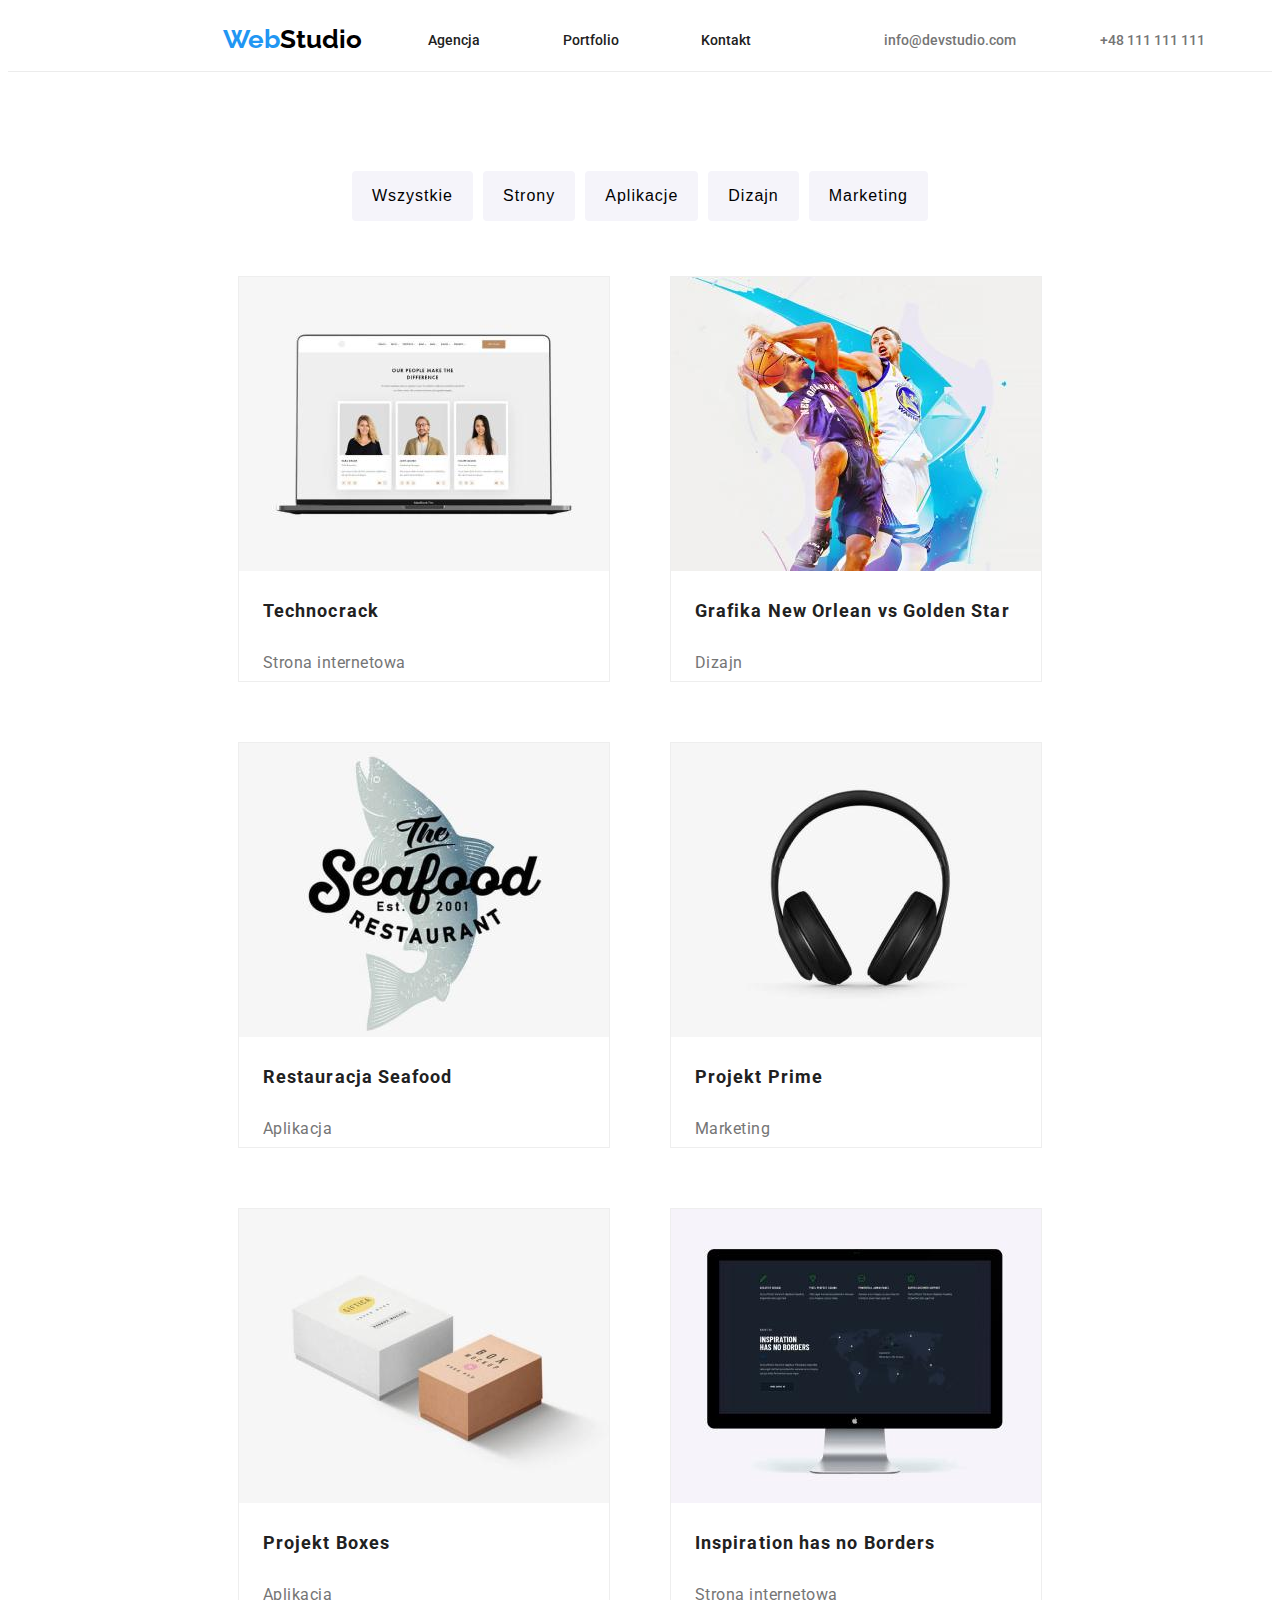
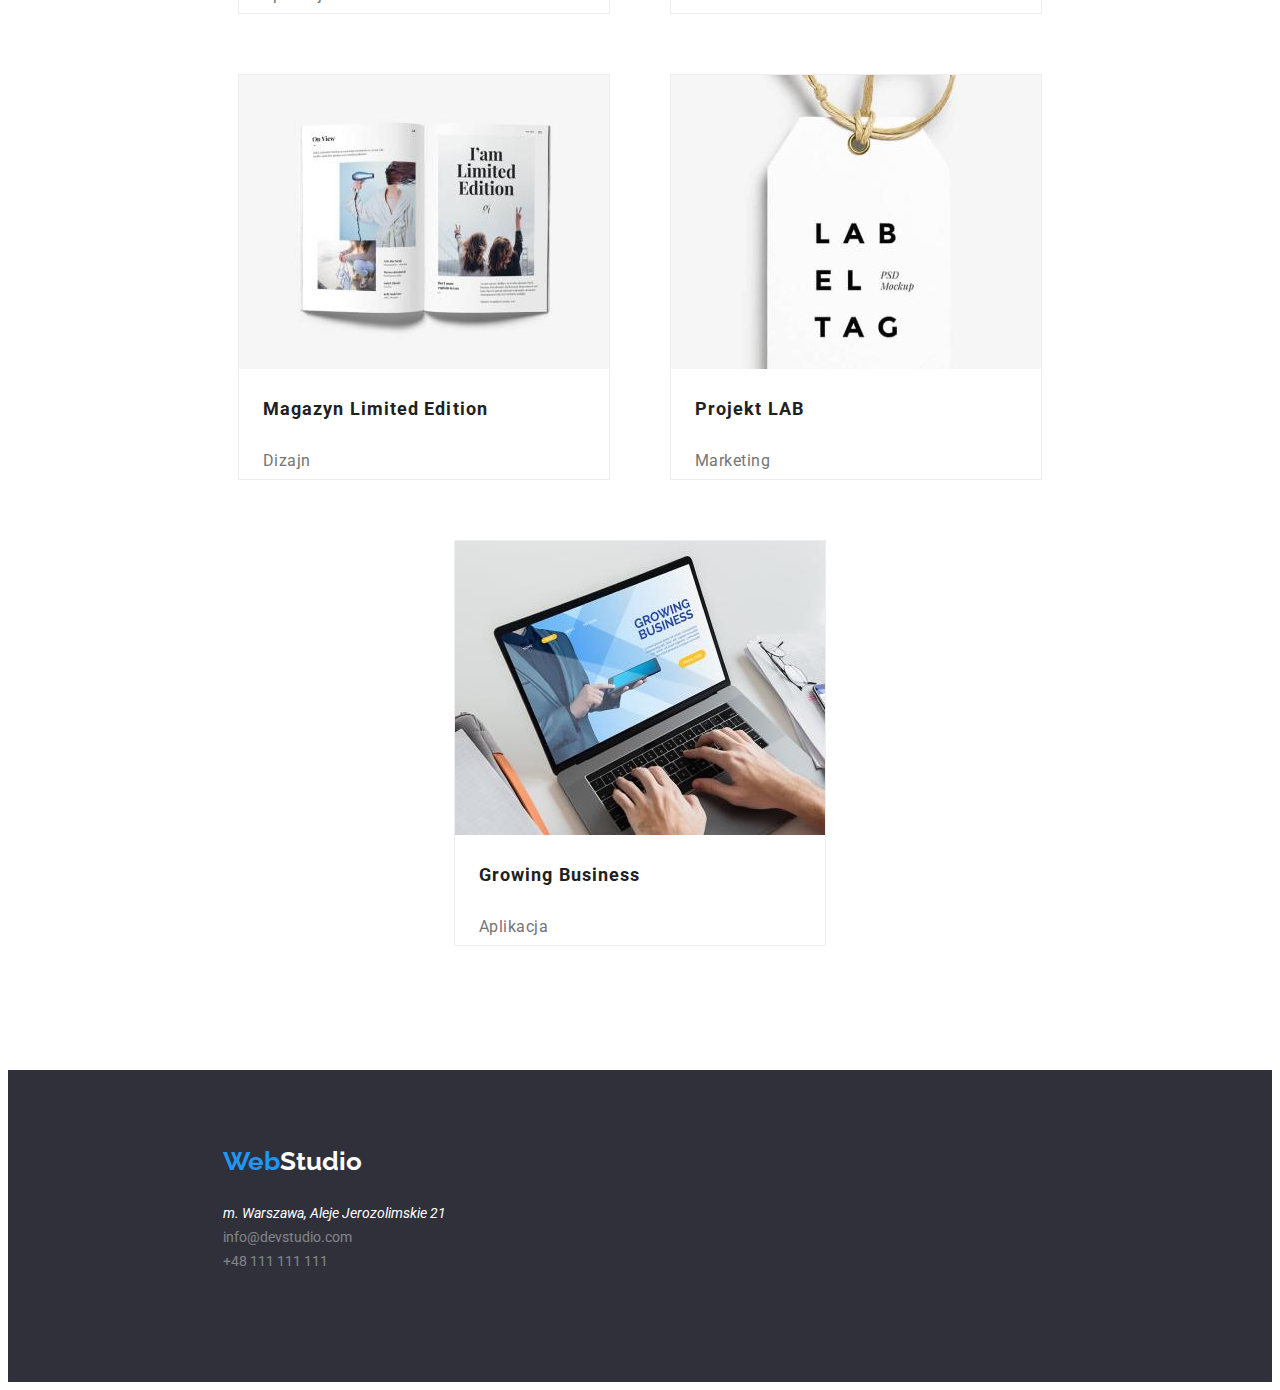
==== portfolio.html @ fa086cd0 "Add files via upload" ====
<!DOCTYPE html>
<html lang="en">
  <head>
    <meta charset="UTF-8" />
    <meta http-equiv="X-UA-Compatible" content="IE=edge" />
    <meta name="viewport" content="width=device-width, initial-scale=1.0" />
    <meta
      name="description"
      content="Projekt na potrzeby kursu Full Stack Developer - HTML+CSS Poland - Moduł 2 HTML"
    />
    <meta name="author" content="Paweł Dominiak" />
    <title>Portfolio - Zadanie domowe studentów #2</title>

    <link rel="preconnect" href="https://fonts.googleapis.com" />
    <link rel="preconnect" href="https://fonts.gstatic.com" crossorigin />
    <link
      href="https://fonts.googleapis.com/css2?family=Raleway:wght@700&family=Roboto:wght@400;500;700;900&display=swap"
      rel="stylesheet"
    />
    <link rel="stylesheet" href="./css/style.css" />
  </head>
  <body>
    <header id="sec-header" class="sec-header">
      <nav class="nav-ul-flex">
        <p class="logo">
          <a class="link-no-decoration" href="./index.html">
            <span class="logo-web">Web</span
            ><span class="logo-studio">Studio</span>
          </a>
        </p>
        <ul class="ul-link-no-type nav-ul-flex">
          <li class="li-inline">
            <a
              class="link-no-decoration nav-li-design"
              href="./maintenance.html"
              >Agencja</a
            >
          </li>
          <li class="li-inline">
            <a class="link-no-decoration nav-li-design" href="./portfolio.html"
              >Portfolio</a
            >
          </li>
          <li class="li-inline">
            <a
              class="link-no-decoration nav-li-design"
              href="./maintenance.html"
              >Kontakt</a
            >
          </li>
        </ul>
        <ul class="ul-link-no-type nav-ul-flex">
          <li class="li-inline">
            <a
              class="link-no-decoration li-design"
              href="mailto:info@devstudio.com"
              >info@devstudio.com</a
            >
          </li>
          <li class="li-inline">
            <a class="link-no-decoration li-design" href="tel:+48111111111"
              >+48 111 111 111</a
            >
          </li>
        </ul>
      </nav>
    </header>
    <main>
      <div class="btns">
        <button type="button" class="filter-btn">Wszystkie</button>
        <button type="button" class="filter-btn">Strony</button>
        <button type="button" class="filter-btn">Aplikacje</button>
        <button type="button" class="filter-btn">Dizajn</button>
        <button type="button" class="filter-btn">Marketing</button>
      </div>
      <div id="sec-portfolio" class="portfolio">
        <figure class="figure-column">
          <img
            class="img-projects"
            src="./images/project-1.jpg"
            alt="Technocrack"
          />
          <figcaption>
            <p class="figcap-headline">Technocrack</p>
            <p class="figcap-sub-header">Strona internetowa</p>
          </figcaption>
        </figure>
        <figure class="figure-column">
          <img
            class="img-projects"
            src="./images/project-2.jpg"
            alt="Grafika New Orlean vs Golden Star"
          />
          <figcaption>
            <p class="figcap-headline">Grafika New Orlean vs Golden Star</p>
            <p class="figcap-sub-header">Dizajn</p>
          </figcaption>
        </figure>
        <figure class="figure-column">
          <img
            class="img-projects"
            src="./images/project-3.jpg"
            alt="Restauracja Seafood"
          />
          <figcaption>
            <p class="figcap-headline">Restauracja Seafood</p>
            <p class="figcap-sub-header">Aplikacja</p>
          </figcaption>
        </figure>
        <figure class="figure-column">
          <img
            class="img-projects"
            src="./images/project-4.jpg"
            alt="Projekt Prime"
          />
          <figcaption>
            <p class="figcap-headline">Projekt Prime</p>
            <p class="figcap-sub-header">Marketing</p>
          </figcaption>
        </figure>
        <figure class="figure-column">
          <img
            class="img-projects"
            src="./images/project-5.jpg"
            alt="Projekt Boxes"
          />
          <figcaption>
            <p class="figcap-headline">Projekt Boxes</p>
            <p class="figcap-sub-header">Aplikacja</p>
          </figcaption>
        </figure>
        <figure class="figure-column">
          <img
            class="img-projects"
            src="./images/project-6.jpg"
            alt="Projekt Boxes"
          />
          <figcaption>
            <p class="figcap-headline">Inspiration has no Borders</p>
            <p class="figcap-sub-header">Strona internetowa</p>
          </figcaption>
        </figure>
        <figure class="figure-column">
          <img
            class="img-projects"
            src="./images/project-7.jpg"
            alt="Magazyn Limited Edition"
          />
          <figcaption>
            <p class="figcap-headline">Magazyn Limited Edition</p>
            <p class="figcap-sub-header">Dizajn</p>
          </figcaption>
        </figure>
        <figure class="figure-column">
          <img
            class="img-projects"
            src="./images/project-8.jpg"
            alt="Projekt Boxes"
          />
          <figcaption>
            <p class="figcap-headline">Projekt LAB</p>
            <p class="figcap-sub-header">Marketing</p>
          </figcaption>
        </figure>
        <figure class="figure-column">
          <img
            class="img-projects"
            src="./images/project-9.jpg"
            alt="Projekt Boxes"
          />
          <figcaption>
            <p class="figcap-headline">Growing Business</p>
            <p class="figcap-sub-header">Aplikacja</p>
          </figcaption>
        </figure>
      </div>
    </main>
    <footer class="footer">
      <p class="logo">
        <a class="link-no-decoration" href="./index.html">
          <span class="logo-web">Web</span
          ><span class="logo-studio-footer">Studio</span>
        </a>
      </p>
      <div id="footer-contact" class="footer-contact">
        <address class="footer-li-design">
          m. Warszawa, Aleje Jerozolimskie 21
        </address>
        <ul class="ul-link-no-type">
          <li>
            <a
              class="link-no-decoration footer-li-design-tr"
              href="mailto:info@devstudio.com"
              >info@devstudio.com</a
            >
          </li>
          <li>
            <a
              class="link-no-decoration footer-li-design-tr"
              href="tel:+48111111111"
              >+48 111 111 111</a
            >
          </li>
        </ul>
      </div>
    </footer>
  </body>
</html>
---- css/style.css ----
:root {
  --primary-font-color: #212121;
  --footer-background: #2f303a;
  --filter-btn-color: #f5f4fa;
  --blue-color: #2196f3;
  --grey-color: #757575;
}
body {
  font-family: "Roboto", sans-serif;
  color: #212121;
}
.sec-header {
  border-bottom: 1px solid #ececec;
}
.link-no-decoration {
  text-decoration: none;
}
.ul-link-no-type {
  list-style-type: none;
  margin: 0;
  padding: 0;
}
.li-inline {
  display: inline-block;
  padding: 1rem;
}
.li-design {
  color: var(--grey-color);
  font-weight: 500;
  font-size: 14px;
}
.li-design:focus {
  outline-color: transparent;
  color: var(--blue-color);
}
.li-design:hover {
  color: var(--blue-color);
}
.nav-li-design {
  color: var(--primary-font-color);
  font-weight: 500;
  font-size: 14px;
}
.nav-li-design:active {
  background-color: var(--blue-color);
}
.nav-li-design:focus {
  outline-color: transparent;
  color: var(--blue-color);
}
.nav-li-design:hover {
  color: var(--blue-color);
}
.nav-ul-flex {
  display: flex;
  width: 100%;
  align-items: center;
  justify-content: space-evenly;
}
.logo {
  width: 145px;
  height: 31px;
  margin-left: 215px;
}
.logo-web {
  flex: 1;
  font-family: "Raleway", sans-serif;
  font-weight: 700;
  font-size: 26px;
  color: var(--blue-color);
}
.logo-studio {
  flex: 1;
  font-family: "Raleway", sans-serif;
  font-weight: 700;
  font-size: 26px;
  color: #000000;
}
.img-projects {
  width: 370px;
  height: 294px;
}
.figcap-headline {
  width: 322px;
  height: 36px;
  left: 239px;
  margin-left: 24px;
  font-weight: 700;
  font-size: 18px;
  line-height: 200%;
  letter-spacing: 0.06em;
}
.figcap-sub-header {
  width: 322px;
  height: 30px;
  left: 239px;
  margin-left: 24px;
  font-weight: 400;
  font-size: 16px;
  line-height: 200%;
  letter-spacing: 0.03em;
  color: var(--grey-color);
}
.btns {
  display: flex;
  justify-content: center;
  align-items: center;
  flex-wrap: wrap;
  margin-top: 94px;
  margin-bottom: 20px;
}
.filter-btn {
  font-weight: 500;
  font-size: 16px;
  line-height: 26px;
  list-style: none;
  background-color: var(--filter-btn-color);
  border: none;
  border-radius: 4px;
  padding: 12px 20px;
  margin: 5px;
  letter-spacing: 1px;
  cursor: pointer;
}
.filter-btn:hover {
  background-color: var(--blue-color);
  transition: 0.7s;
}
.filter-btn:active {
  background-color: var(--blue-color);
}
.filter-btn:focus {
  outline-color: transparent;
  outline-style: solid;
  box-shadow: 0 0 0 1px var(--blue-color);
}
.figure-column {
  margin: 30px;
  float: left;
  width: 370px;
  height: 404px;
  border: 1px solid #eeeeee;
}
.portfolio {
  display: flex;
  justify-content: center;
  align-items: center;
  flex-wrap: wrap;
  padding-bottom: 94px;
}
.portfolio:after {
  content: "";
  display: table;
  clear: both;
}
.footer {
  width: 100%;
  height: 252px;
  background-color: var(--footer-background);
  padding-top: 60px;
}
/* .footer-flex {
  display: flex;
} */
.logo-studio-footer {
  flex: 1;
  font-family: "Raleway", sans-serif;
  font-weight: 700;
  font-size: 26px;
  color: #ffffff;
}
.footer-contact {
  margin-left: 215px;
  margin-top: 24px;
}
.footer-li-design {
  color: #ffffff;
  font-size: 14px;
  line-height: 24px;
}
.footer-li-design-tr {
  color: #ffffff;
  opacity: 0.4;
  font-size: 14px;
  line-height: 24px;
}
.footer-li-design-tr:active {
  background-color: var(--blue-color);
}
.footer-li-design-tr:focus {
  outline-color: transparent;
  color: var(--blue-color);
}
.footer-li-design-tr:hover {
  color: var(--blue-color);
}
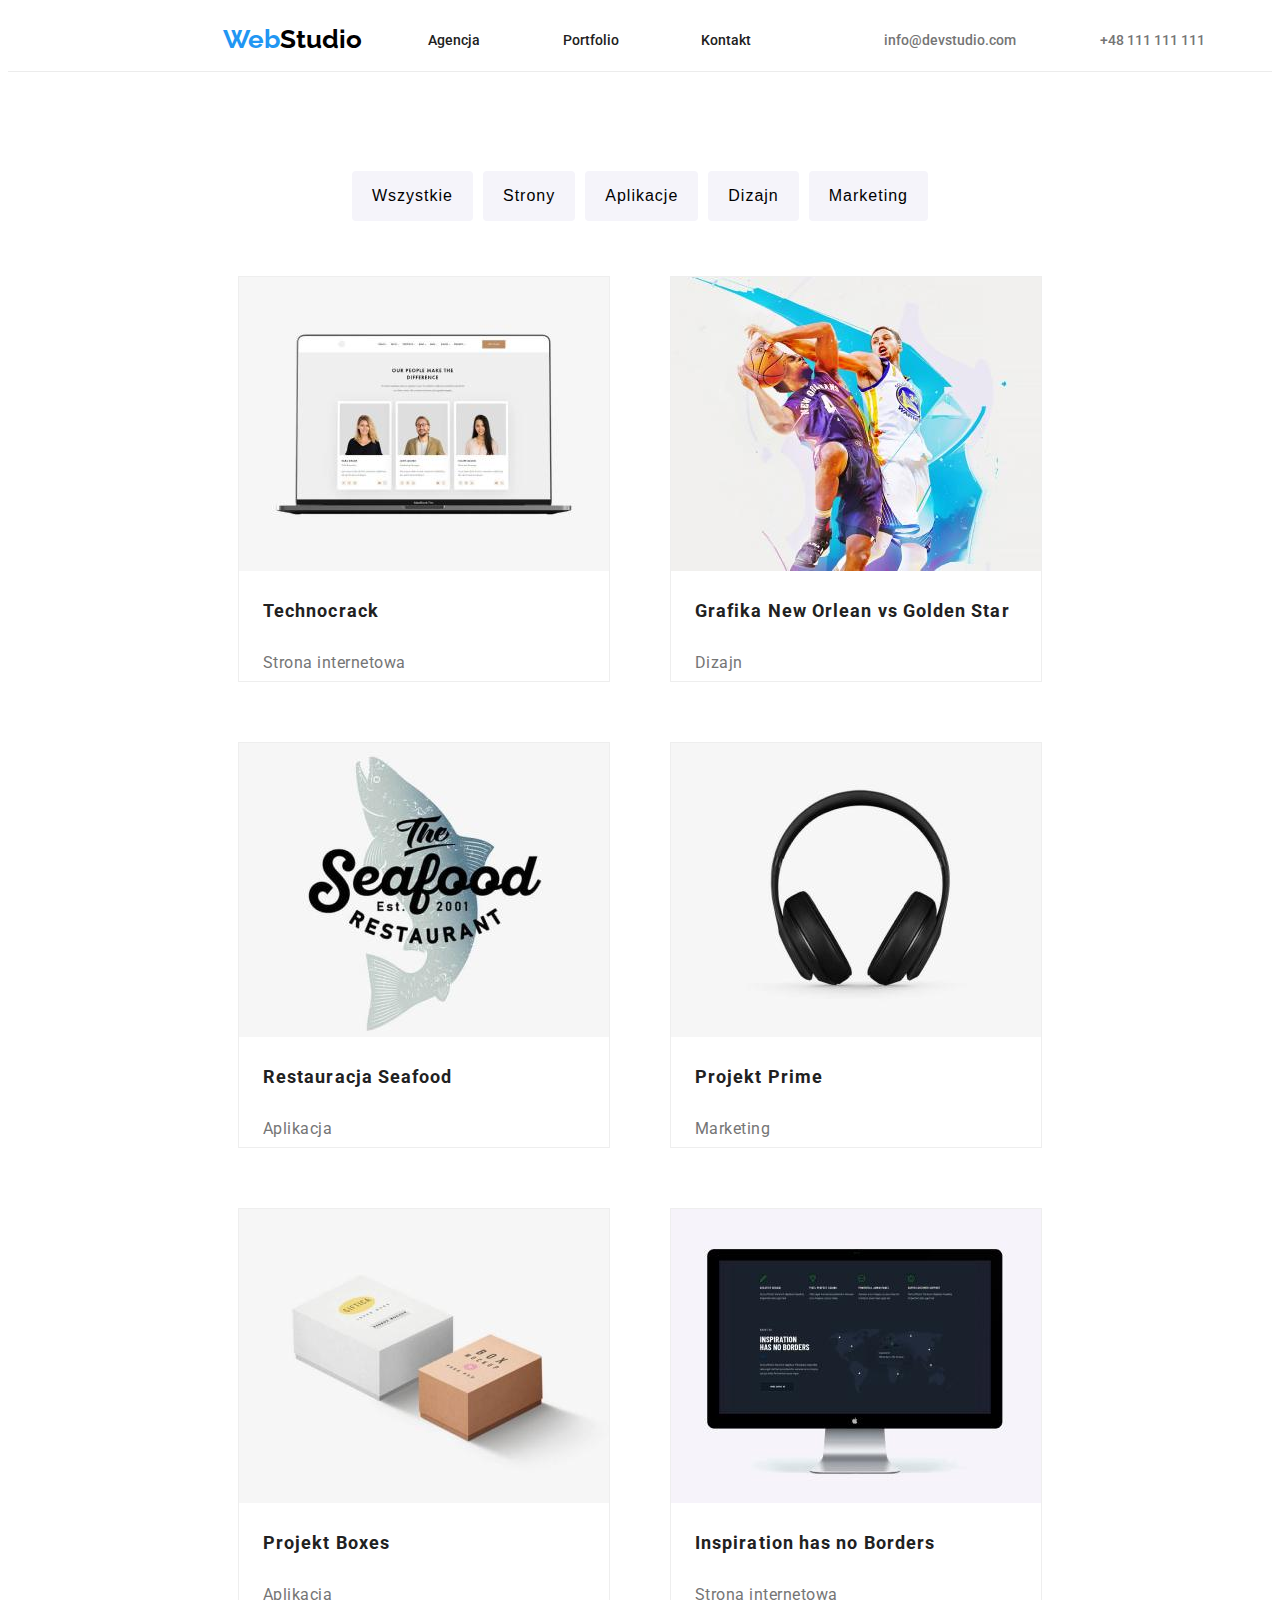
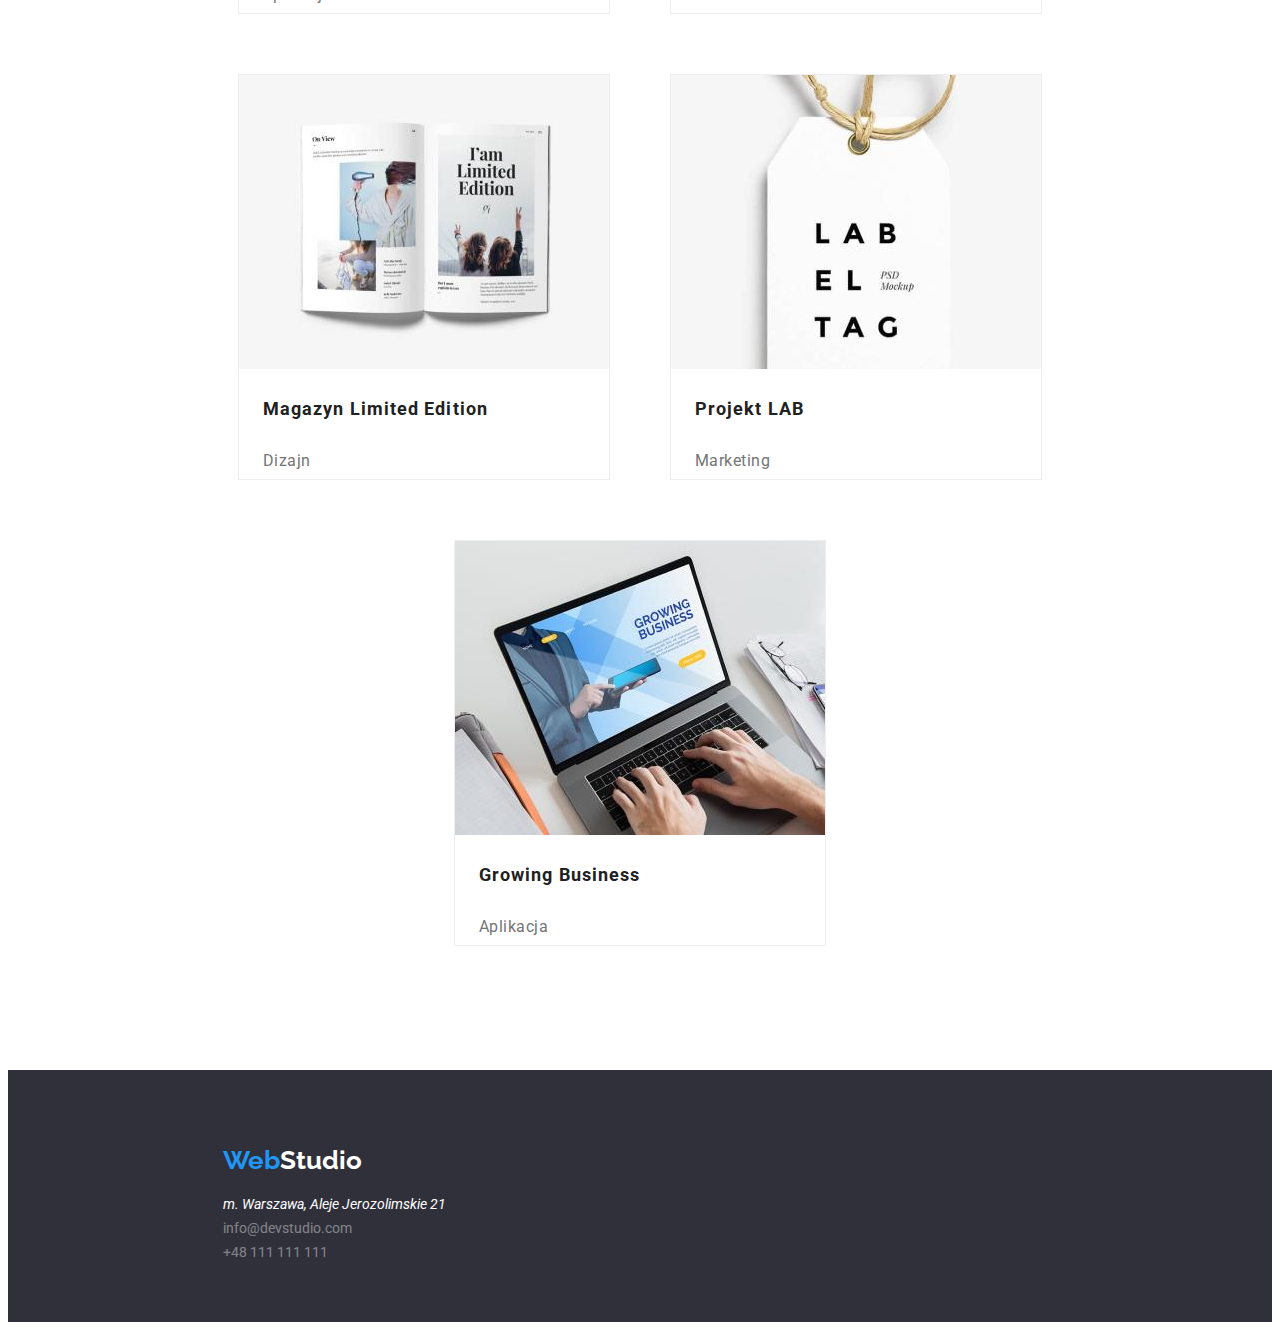
==== commit 04484641: "." ====
--- a/portfolio.html
+++ b/portfolio.html
@@ -11,6 +11,13 @@
     <meta name="author" content="Paweł Dominiak" />
     <title>Portfolio - Zadanie domowe studentów #2</title>
 
+    <link
+      rel="stylesheet"
+      href="https://cdnjs.cloudflare.com/ajax/libs/modern-normalize/1.1.0/modern-normalize.min.css"
+      integrity="sha512-wpPYUAdjBVSE4KJnH1VR1HeZfpl1ub8YT/NKx4PuQ5NmX2tKuGu6U/JRp5y+Y8XG2tV+wKQpNHVUX03MfMFn9Q=="
+      crossorigin="anonymous"
+      referrerpolicy="no-referrer"
+    />
     <link rel="preconnect" href="https://fonts.googleapis.com" />
     <link rel="preconnect" href="https://fonts.gstatic.com" crossorigin />
     <link
@@ -67,11 +74,15 @@
     </header>
     <main>
       <div class="btns">
-        <button type="button" class="filter-btn">Wszystkie</button>
+        <button type="button" class="filter-btn remove-margin-l">
+          Wszystkie
+        </button>
         <button type="button" class="filter-btn">Strony</button>
         <button type="button" class="filter-btn">Aplikacje</button>
         <button type="button" class="filter-btn">Dizajn</button>
-        <button type="button" class="filter-btn">Marketing</button>
+        <button type="button" class="filter-btn remove-margin-p">
+          Marketing
+        </button>
       </div>
       <div id="sec-portfolio" class="portfolio">
         <figure class="figure-column">
--- a/css/style.css
+++ b/css/style.css
@@ -1,6 +1,6 @@
 :root {
   --primary-font-color: #212121;
-  --footer-background: #2f303a;
+  --background-color: #2f303a;
   --filter-btn-color: #f5f4fa;
   --blue-color: #2196f3;
   --grey-color: #757575;
@@ -8,6 +8,12 @@
 body {
   font-family: "Roboto", sans-serif;
   color: #212121;
+}
+.remove-margin-l {
+  margin-left: 0;
+}
+.remove-margin-r {
+  margin-right: 0;
 }
 .sec-header {
   border-bottom: 1px solid #ececec;
@@ -75,6 +81,9 @@
   font-weight: 700;
   font-size: 26px;
   color: #000000;
+}
+.services-head {
+  background-color: var(--background-color);
 }
 .img-projects {
   width: 370px;
@@ -156,12 +165,15 @@
 .footer {
   width: 100%;
   height: 252px;
-  background-color: var(--footer-background);
-  padding-top: 60px;
-}
-/* .footer-flex {
-  display: flex;
-} */
+  background-color: var(--background-color);
+
+  display: flex;
+  flex-direction: column;
+  justify-content: center;
+  /* align-items: center; */
+  /* align-content: center; */
+  /* align-self: center; */
+}
 .logo-studio-footer {
   flex: 1;
   font-family: "Raleway", sans-serif;
@@ -171,7 +183,7 @@
 }
 .footer-contact {
   margin-left: 215px;
-  margin-top: 24px;
+  /* margin-top: 24px; */
 }
 .footer-li-design {
   color: #ffffff;
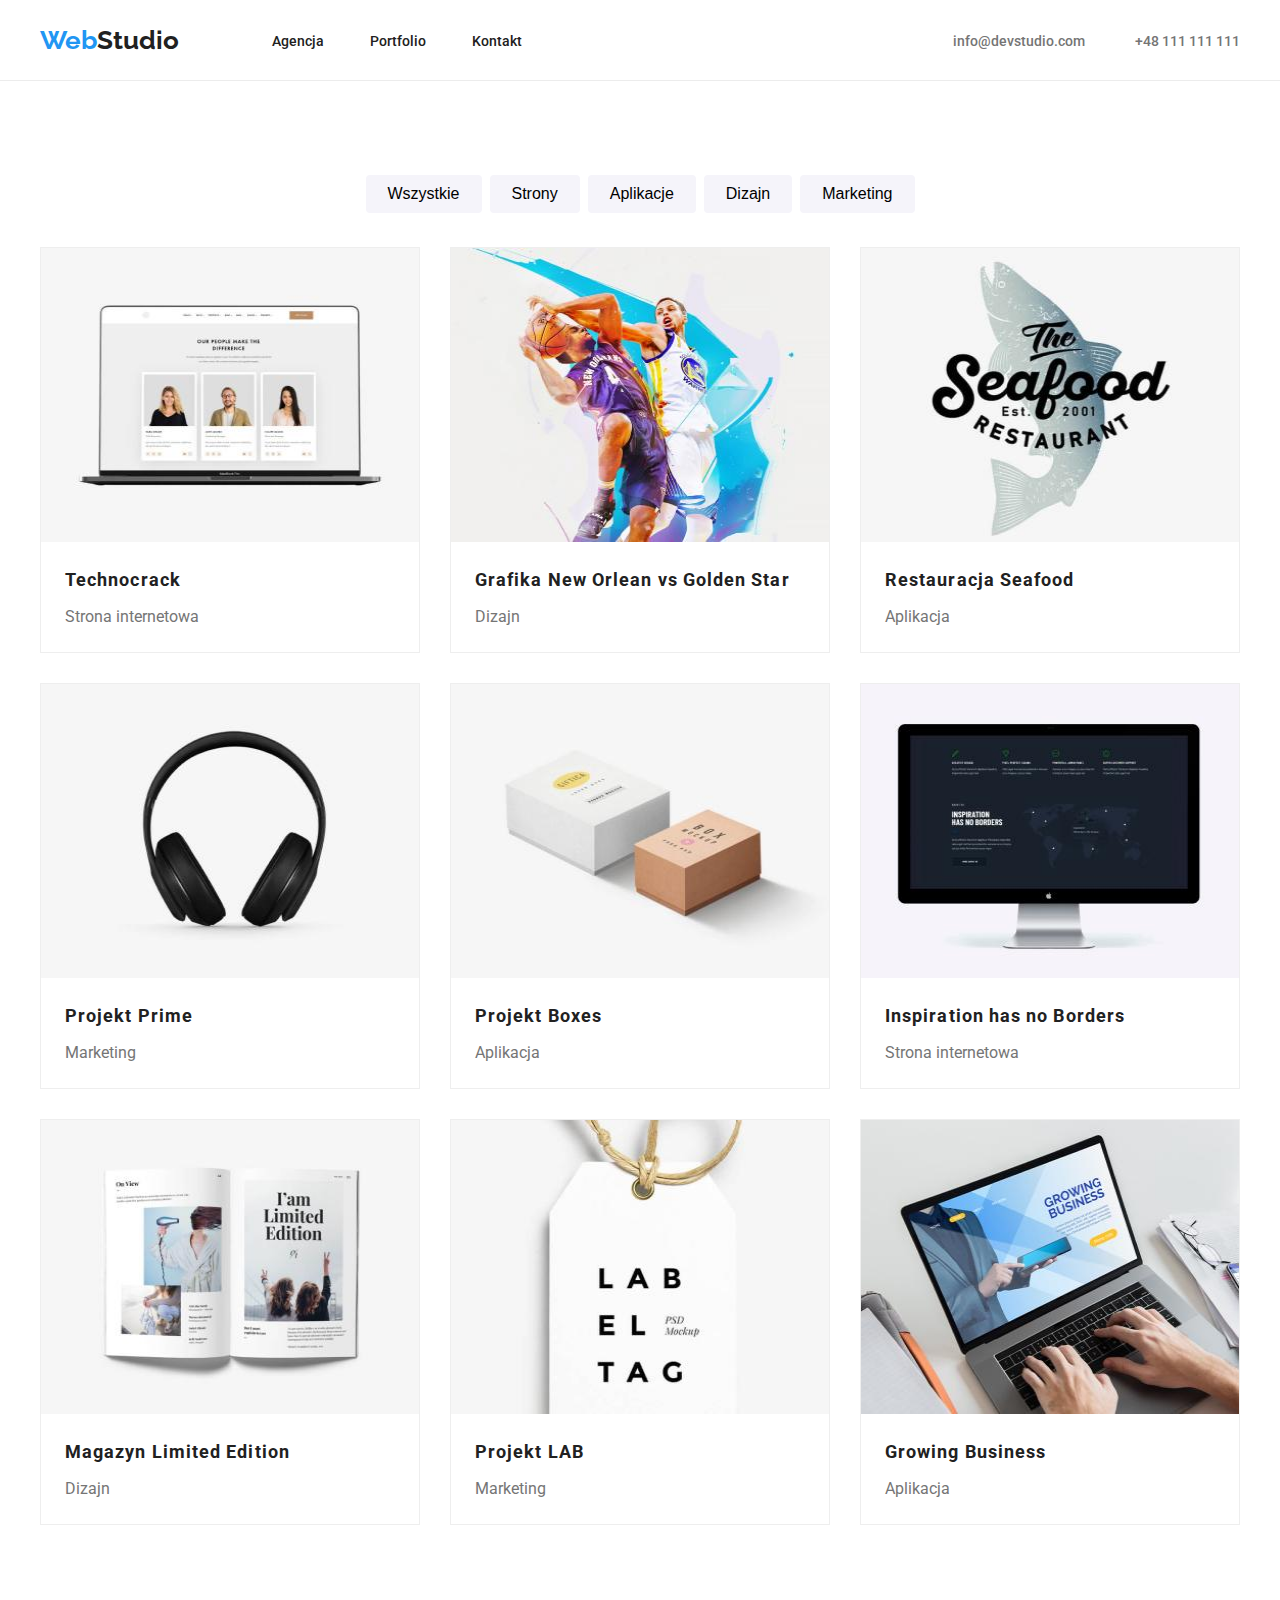
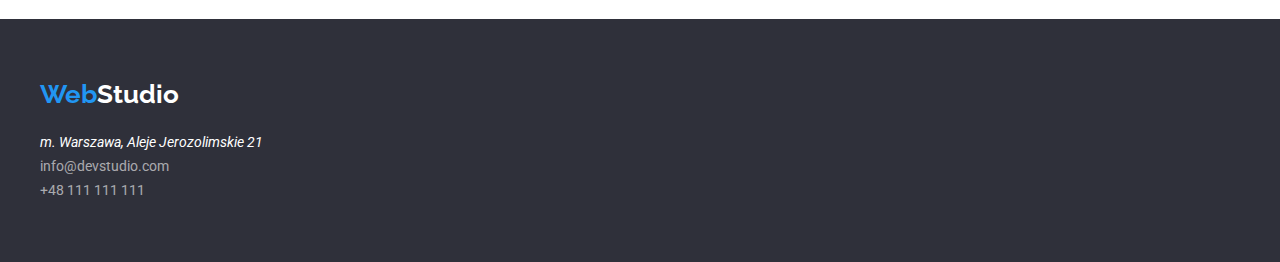
==== commit 94a995d4: "add content" ====
--- a/portfolio.html
+++ b/portfolio.html
@@ -1,219 +1,209 @@
-<!DOCTYPE html>
-<html lang="en">
-  <head>
-    <meta charset="UTF-8" />
-    <meta http-equiv="X-UA-Compatible" content="IE=edge" />
-    <meta name="viewport" content="width=device-width, initial-scale=1.0" />
-    <meta
-      name="description"
-      content="Projekt na potrzeby kursu Full Stack Developer - HTML+CSS Poland - Moduł 2 HTML"
-    />
-    <meta name="author" content="Paweł Dominiak" />
-    <title>Portfolio - Zadanie domowe studentów #2</title>
-
-    <link
-      rel="stylesheet"
-      href="https://cdnjs.cloudflare.com/ajax/libs/modern-normalize/1.1.0/modern-normalize.min.css"
-      integrity="sha512-wpPYUAdjBVSE4KJnH1VR1HeZfpl1ub8YT/NKx4PuQ5NmX2tKuGu6U/JRp5y+Y8XG2tV+wKQpNHVUX03MfMFn9Q=="
-      crossorigin="anonymous"
-      referrerpolicy="no-referrer"
-    />
-    <link rel="preconnect" href="https://fonts.googleapis.com" />
-    <link rel="preconnect" href="https://fonts.gstatic.com" crossorigin />
-    <link
-      href="https://fonts.googleapis.com/css2?family=Raleway:wght@700&family=Roboto:wght@400;500;700;900&display=swap"
-      rel="stylesheet"
-    />
-    <link rel="stylesheet" href="./css/style.css" />
-  </head>
-  <body>
-    <header id="sec-header" class="sec-header">
-      <nav class="nav-ul-flex">
-        <p class="logo">
-          <a class="link-no-decoration" href="./index.html">
-            <span class="logo-web">Web</span
-            ><span class="logo-studio">Studio</span>
-          </a>
-        </p>
-        <ul class="ul-link-no-type nav-ul-flex">
-          <li class="li-inline">
-            <a
-              class="link-no-decoration nav-li-design"
-              href="./maintenance.html"
-              >Agencja</a
-            >
-          </li>
-          <li class="li-inline">
-            <a class="link-no-decoration nav-li-design" href="./portfolio.html"
-              >Portfolio</a
-            >
-          </li>
-          <li class="li-inline">
-            <a
-              class="link-no-decoration nav-li-design"
-              href="./maintenance.html"
-              >Kontakt</a
-            >
-          </li>
-        </ul>
-        <ul class="ul-link-no-type nav-ul-flex">
-          <li class="li-inline">
-            <a
-              class="link-no-decoration li-design"
-              href="mailto:info@devstudio.com"
-              >info@devstudio.com</a
-            >
-          </li>
-          <li class="li-inline">
-            <a class="link-no-decoration li-design" href="tel:+48111111111"
-              >+48 111 111 111</a
-            >
-          </li>
-        </ul>
-      </nav>
-    </header>
-    <main>
-      <div class="btns">
-        <button type="button" class="filter-btn remove-margin-l">
-          Wszystkie
-        </button>
-        <button type="button" class="filter-btn">Strony</button>
-        <button type="button" class="filter-btn">Aplikacje</button>
-        <button type="button" class="filter-btn">Dizajn</button>
-        <button type="button" class="filter-btn remove-margin-p">
-          Marketing
-        </button>
-      </div>
-      <div id="sec-portfolio" class="portfolio">
-        <figure class="figure-column">
-          <img
-            class="img-projects"
-            src="./images/project-1.jpg"
-            alt="Technocrack"
-          />
-          <figcaption>
-            <p class="figcap-headline">Technocrack</p>
-            <p class="figcap-sub-header">Strona internetowa</p>
-          </figcaption>
-        </figure>
-        <figure class="figure-column">
-          <img
-            class="img-projects"
-            src="./images/project-2.jpg"
-            alt="Grafika New Orlean vs Golden Star"
-          />
-          <figcaption>
-            <p class="figcap-headline">Grafika New Orlean vs Golden Star</p>
-            <p class="figcap-sub-header">Dizajn</p>
-          </figcaption>
-        </figure>
-        <figure class="figure-column">
-          <img
-            class="img-projects"
-            src="./images/project-3.jpg"
-            alt="Restauracja Seafood"
-          />
-          <figcaption>
-            <p class="figcap-headline">Restauracja Seafood</p>
-            <p class="figcap-sub-header">Aplikacja</p>
-          </figcaption>
-        </figure>
-        <figure class="figure-column">
-          <img
-            class="img-projects"
-            src="./images/project-4.jpg"
-            alt="Projekt Prime"
-          />
-          <figcaption>
-            <p class="figcap-headline">Projekt Prime</p>
-            <p class="figcap-sub-header">Marketing</p>
-          </figcaption>
-        </figure>
-        <figure class="figure-column">
-          <img
-            class="img-projects"
-            src="./images/project-5.jpg"
-            alt="Projekt Boxes"
-          />
-          <figcaption>
-            <p class="figcap-headline">Projekt Boxes</p>
-            <p class="figcap-sub-header">Aplikacja</p>
-          </figcaption>
-        </figure>
-        <figure class="figure-column">
-          <img
-            class="img-projects"
-            src="./images/project-6.jpg"
-            alt="Projekt Boxes"
-          />
-          <figcaption>
-            <p class="figcap-headline">Inspiration has no Borders</p>
-            <p class="figcap-sub-header">Strona internetowa</p>
-          </figcaption>
-        </figure>
-        <figure class="figure-column">
-          <img
-            class="img-projects"
-            src="./images/project-7.jpg"
-            alt="Magazyn Limited Edition"
-          />
-          <figcaption>
-            <p class="figcap-headline">Magazyn Limited Edition</p>
-            <p class="figcap-sub-header">Dizajn</p>
-          </figcaption>
-        </figure>
-        <figure class="figure-column">
-          <img
-            class="img-projects"
-            src="./images/project-8.jpg"
-            alt="Projekt Boxes"
-          />
-          <figcaption>
-            <p class="figcap-headline">Projekt LAB</p>
-            <p class="figcap-sub-header">Marketing</p>
-          </figcaption>
-        </figure>
-        <figure class="figure-column">
-          <img
-            class="img-projects"
-            src="./images/project-9.jpg"
-            alt="Projekt Boxes"
-          />
-          <figcaption>
-            <p class="figcap-headline">Growing Business</p>
-            <p class="figcap-sub-header">Aplikacja</p>
-          </figcaption>
-        </figure>
-      </div>
-    </main>
-    <footer class="footer">
-      <p class="logo">
-        <a class="link-no-decoration" href="./index.html">
-          <span class="logo-web">Web</span
-          ><span class="logo-studio-footer">Studio</span>
-        </a>
-      </p>
-      <div id="footer-contact" class="footer-contact">
-        <address class="footer-li-design">
-          m. Warszawa, Aleje Jerozolimskie 21
-        </address>
-        <ul class="ul-link-no-type">
-          <li>
-            <a
-              class="link-no-decoration footer-li-design-tr"
-              href="mailto:info@devstudio.com"
-              >info@devstudio.com</a
-            >
-          </li>
-          <li>
-            <a
-              class="link-no-decoration footer-li-design-tr"
-              href="tel:+48111111111"
-              >+48 111 111 111</a
-            >
-          </li>
-        </ul>
-      </div>
-    </footer>
-  </body>
-</html>
+<!DOCTYPE html>
+<html lang="en">
+  <head>
+    <meta charset="UTF-8" />
+    <meta http-equiv="X-UA-Compatible" content="IE=edge" />
+    <meta name="viewport" content="width=device-width, initial-scale=1.0" />
+    <meta
+      name="description"
+      content="Projekt na potrzeby kursu Full Stack Developer - HTML+CSS Poland - Moduł 3 HTML"
+    />
+    <meta name="author" content="Paweł Dominiak" />
+
+    <title>GoIT - Portfolio</title>
+
+    <link
+      rel="stylesheet"
+      href="https://cdnjs.cloudflare.com/ajax/libs/modern-normalize/1.1.0/modern-normalize.min.css"
+      integrity="sha512-wpPYUAdjBVSE4KJnH1VR1HeZfpl1ub8YT/NKx4PuQ5NmX2tKuGu6U/JRp5y+Y8XG2tV+wKQpNHVUX03MfMFn9Q=="
+      crossorigin="anonymous"
+      referrerpolicy="no-referrer"
+    />
+    <link rel="stylesheet" href="./css/style.css" />
+    <link rel="preconnect" href="https://fonts.googleapis.com" />
+    <link rel="preconnect" href="https://fonts.gstatic.com" crossorigin />
+    <link
+      href="https://fonts.googleapis.com/css2?family=Raleway:wght@700&family=Roboto:wght@400;500;700;900&display=swap"
+      rel="stylesheet"
+    />
+  </head>
+  <body>
+    <div class="header-wrapper">
+      <div class="container">
+        <header id="sec-header" class="header">
+          <nav class="nav">
+            <a href="./index.html" class="logo">
+              <span class="logo-web">Web</span>Studio
+            </a>
+            <ul class="links">
+              <li><a href="#" class="link">Agencja</a></li>
+              <li><a href="./portfolio.html" class="link">Portfolio</a></li>
+              <li><a href="#" class="link">Kontakt</a></li>
+            </ul>
+          </nav>
+          <ul class="contact-links">
+            <li>
+              <a href="mailto:info@devstudio.com" class="link"
+                >info@devstudio.com</a
+              >
+            </li>
+            <li>
+              <a href="tel:+48111111111" class="link">+48 111 111 111</a>
+            </li>
+          </ul>
+        </header>
+      </div>
+    </div>
+    <main>
+      <div class="container">
+        <div class="portfolio-buttons">
+          <button type="button" class="filter-button">Wszystkie</button>
+          <button type="button" class="filter-button">Strony</button>
+          <button type="button" class="filter-button">Aplikacje</button>
+          <button type="button" class="filter-button">Dizajn</button>
+          <button type="button" class="filter-button">Marketing</button>
+        </div>
+
+        <div id="sec-portfolio" class="portfolio-projects">
+          <figure class="project-figure">
+            <img
+              class="img-item"
+              src="./images/project-1.jpg"
+              alt="Technocrack"
+              width="370"
+              height="294"
+            />
+            <figcaption class="figcaption-container">
+              <h3 class="header-text">Technocrack</h3>
+              <p class="pharagraf">Strona internetowa</p>
+            </figcaption>
+          </figure>
+          <figure class="project-figure">
+            <img
+              class="img-item"
+              src="./images/project-2.jpg"
+              alt="Grafika New Orlean vs Golden Star"
+              width="370"
+              height="294"
+            />
+            <figcaption class="figcaption-container">
+              <h3 class="header-text">Grafika New Orlean vs Golden Star</h3>
+              <p class="pharagraf">Dizajn</p>
+            </figcaption>
+          </figure>
+          <figure class="project-figure">
+            <img
+              class="img-item"
+              src="./images/project-3.jpg"
+              alt="Restauracja Seafood"
+              width="370"
+              height="294"
+            />
+            <figcaption class="figcaption-container">
+              <h3 class="header-text">Restauracja Seafood</h3>
+              <p class="pharagraf">Aplikacja</p>
+            </figcaption>
+          </figure>
+          <figure class="project-figure">
+            <img
+              class="img-item"
+              src="./images/project-4.jpg"
+              alt="Projekt Prime"
+              width="370"
+              height="294"
+            />
+            <figcaption class="figcaption-container">
+              <h3 class="header-text">Projekt Prime</h3>
+              <p class="pharagraf">Marketing</p>
+            </figcaption>
+          </figure>
+          <figure class="project-figure">
+            <img
+              class="img-item"
+              src="./images/project-5.jpg"
+              alt="Projekt Boxes"
+              width="370"
+              height="294"
+            />
+            <figcaption class="figcaption-container">
+              <h3 class="header-text">Projekt Boxes</h3>
+              <p class="pharagraf">Aplikacja</p>
+            </figcaption>
+          </figure>
+          <figure class="project-figure">
+            <img
+              class="img-item"
+              src="./images/project-6.jpg"
+              alt="Projekt Boxes"
+              width="370"
+              height="294"
+            />
+            <figcaption class="figcaption-container">
+              <h3 class="header-text">Inspiration has no Borders</h3>
+              <p class="pharagraf">Strona internetowa</p>
+            </figcaption>
+          </figure>
+          <figure class="project-figure">
+            <img
+              class="img-item"
+              src="./images/project-7.jpg"
+              alt="Magazyn Limited Edition"
+              width="370"
+              height="294"
+            />
+            <figcaption class="figcaption-container">
+              <h3 class="header-text">Magazyn Limited Edition</h3>
+              <p class="pharagraf">Dizajn</p>
+            </figcaption>
+          </figure>
+          <figure class="project-figure">
+            <img
+              class="img-item"
+              src="./images/project-8.jpg"
+              alt="Projekt Boxes"
+              width="370"
+              height="294"
+            />
+            <figcaption class="figcaption-container">
+              <h3 class="header-text">Projekt LAB</h3>
+              <p class="pharagraf">Marketing</p>
+            </figcaption>
+          </figure>
+          <figure class="project-figure">
+            <img
+              class="img-item"
+              src="./images/project-9.jpg"
+              alt="Projekt Boxes"
+              width="370"
+              height="294"
+            />
+            <figcaption class="figcaption-container">
+              <h3 class="header-text">Growing Business</h3>
+              <p class="pharagraf">Aplikacja</p>
+            </figcaption>
+          </figure>
+        </div>
+      </div>
+    </main>
+    <footer class="footer">
+      <div class="container">
+        <a href="./index.html" class="logo">
+          <span class="logo-web">Web</span>Studio
+        </a>
+        <address class="address-link">
+          m. Warszawa, Aleje Jerozolimskie 21
+        </address>
+        <ul class="links">
+          <li>
+            <a href="mailto:info@devstudio.com" class="link"
+              >info@devstudio.com</a
+            >
+          </li>
+          <li>
+            <a href="tel:+48111111111" class="link">+48 111 111 111</a>
+          </li>
+        </ul>
+      </div>
+    </footer>
+  </body>
+</html>
--- a/css/style.css
+++ b/css/style.css
@@ -1,208 +1,358 @@
-:root {
-  --primary-font-color: #212121;
-  --background-color: #2f303a;
-  --filter-btn-color: #f5f4fa;
-  --blue-color: #2196f3;
-  --grey-color: #757575;
-}
-body {
-  font-family: "Roboto", sans-serif;
-  color: #212121;
-}
-.remove-margin-l {
-  margin-left: 0;
-}
-.remove-margin-r {
-  margin-right: 0;
-}
-.sec-header {
-  border-bottom: 1px solid #ececec;
-}
-.link-no-decoration {
-  text-decoration: none;
-}
-.ul-link-no-type {
-  list-style-type: none;
-  margin: 0;
-  padding: 0;
-}
-.li-inline {
-  display: inline-block;
-  padding: 1rem;
-}
-.li-design {
-  color: var(--grey-color);
-  font-weight: 500;
-  font-size: 14px;
-}
-.li-design:focus {
-  outline-color: transparent;
-  color: var(--blue-color);
-}
-.li-design:hover {
-  color: var(--blue-color);
-}
-.nav-li-design {
-  color: var(--primary-font-color);
-  font-weight: 500;
-  font-size: 14px;
-}
-.nav-li-design:active {
-  background-color: var(--blue-color);
-}
-.nav-li-design:focus {
-  outline-color: transparent;
-  color: var(--blue-color);
-}
-.nav-li-design:hover {
-  color: var(--blue-color);
-}
-.nav-ul-flex {
-  display: flex;
-  width: 100%;
-  align-items: center;
-  justify-content: space-evenly;
-}
-.logo {
-  width: 145px;
-  height: 31px;
-  margin-left: 215px;
-}
-.logo-web {
-  flex: 1;
-  font-family: "Raleway", sans-serif;
-  font-weight: 700;
-  font-size: 26px;
-  color: var(--blue-color);
-}
-.logo-studio {
-  flex: 1;
-  font-family: "Raleway", sans-serif;
-  font-weight: 700;
-  font-size: 26px;
-  color: #000000;
-}
-.services-head {
-  background-color: var(--background-color);
-}
-.img-projects {
-  width: 370px;
-  height: 294px;
-}
-.figcap-headline {
-  width: 322px;
-  height: 36px;
-  left: 239px;
-  margin-left: 24px;
-  font-weight: 700;
-  font-size: 18px;
-  line-height: 200%;
-  letter-spacing: 0.06em;
-}
-.figcap-sub-header {
-  width: 322px;
-  height: 30px;
-  left: 239px;
-  margin-left: 24px;
-  font-weight: 400;
-  font-size: 16px;
-  line-height: 200%;
-  letter-spacing: 0.03em;
-  color: var(--grey-color);
-}
-.btns {
-  display: flex;
-  justify-content: center;
-  align-items: center;
-  flex-wrap: wrap;
-  margin-top: 94px;
-  margin-bottom: 20px;
-}
-.filter-btn {
-  font-weight: 500;
-  font-size: 16px;
-  line-height: 26px;
-  list-style: none;
-  background-color: var(--filter-btn-color);
-  border: none;
-  border-radius: 4px;
-  padding: 12px 20px;
-  margin: 5px;
-  letter-spacing: 1px;
-  cursor: pointer;
-}
-.filter-btn:hover {
-  background-color: var(--blue-color);
-  transition: 0.7s;
-}
-.filter-btn:active {
-  background-color: var(--blue-color);
-}
-.filter-btn:focus {
-  outline-color: transparent;
-  outline-style: solid;
-  box-shadow: 0 0 0 1px var(--blue-color);
-}
-.figure-column {
-  margin: 30px;
-  float: left;
-  width: 370px;
-  height: 404px;
-  border: 1px solid #eeeeee;
-}
-.portfolio {
-  display: flex;
-  justify-content: center;
-  align-items: center;
-  flex-wrap: wrap;
-  padding-bottom: 94px;
-}
-.portfolio:after {
-  content: "";
-  display: table;
-  clear: both;
-}
-.footer {
-  width: 100%;
-  height: 252px;
-  background-color: var(--background-color);
-
-  display: flex;
-  flex-direction: column;
-  justify-content: center;
-  /* align-items: center; */
-  /* align-content: center; */
-  /* align-self: center; */
-}
-.logo-studio-footer {
-  flex: 1;
-  font-family: "Raleway", sans-serif;
-  font-weight: 700;
-  font-size: 26px;
-  color: #ffffff;
-}
-.footer-contact {
-  margin-left: 215px;
-  /* margin-top: 24px; */
-}
-.footer-li-design {
-  color: #ffffff;
-  font-size: 14px;
-  line-height: 24px;
-}
-.footer-li-design-tr {
-  color: #ffffff;
-  opacity: 0.4;
-  font-size: 14px;
-  line-height: 24px;
-}
-.footer-li-design-tr:active {
-  background-color: var(--blue-color);
-}
-.footer-li-design-tr:focus {
-  outline-color: transparent;
-  color: var(--blue-color);
-}
-.footer-li-design-tr:hover {
-  color: var(--blue-color);
-}
+:root {
+  --header-color: #212121;
+  --text-color: #757575;
+  --dark-background: #2f303a;
+  --light-background: #f5f4fa;
+  --blue-color: #2196f3;
+  --border-color: #ececec;
+  --border-color-2: #eeeeee;
+  --white-color: #ffffff;
+}
+
+body {
+  margin: 0;
+  padding: 0;
+  font-family: "Roboto";
+  color: var(--text-color);
+}
+
+.container {
+  width: 1200px;
+  margin: 0 auto;
+}
+
+.header-wrapper {
+  border-bottom: 1px solid var(--border-color);
+}
+
+.header {
+  display: flex;
+  justify-content: space-between;
+  align-items: center;
+  height: 80px;
+}
+
+.header .nav {
+  display: flex;
+  gap: 93px;
+  align-items: center;
+}
+
+.header .nav .logo {
+  font-family: "Raleway", sans-serif;
+  font-weight: 700;
+  font-size: 26px;
+  line-height: 31px;
+  color: var(--header-color);
+  text-decoration: none;
+}
+
+.header .nav .logo-web {
+  color: var(--blue-color);
+}
+
+.header .nav .logo:focus {
+  color: var(--blue-color);
+}
+
+.header .nav .links {
+  display: flex;
+  list-style: none;
+  gap: 46px;
+  margin: 0;
+  padding: 0;
+  align-items: center;
+}
+
+.header .nav .links .link {
+  text-decoration: none;
+  color: var(--header-color);
+  font-weight: 500;
+  font-size: 14px;
+  line-height: 16px;
+}
+
+.header .nav .links .link:hover,
+.header .nav .links .link:focus {
+  color: var(--blue-color);
+}
+
+.header .contact-links {
+  display: flex;
+  margin: 0;
+  padding: 0;
+  list-style: none;
+  gap: 50px;
+}
+
+.header .contact-links .link {
+  text-decoration: none;
+  color: var(--text-color);
+  font-weight: 500;
+  font-size: 14px;
+  line-height: 16px;
+}
+
+.header .contact-links .link:hover,
+.header .contact-links .link:focus {
+  color: var(--blue-color);
+}
+
+.main-header {
+  display: flex;
+  flex-direction: column;
+  align-items: center;
+  justify-content: center;
+  background-color: var(--dark-background);
+  height: 600px;
+}
+
+.main-header .main-text {
+  font-weight: 900;
+  font-size: 44px;
+  line-height: 60px;
+  text-align: center;
+  letter-spacing: 0.06em;
+  text-transform: uppercase;
+  color: var(--white-color);
+  margin: 0 0 30px 0;
+}
+
+.main-header .main-button {
+  width: 200px;
+  height: 50px;
+  border: none;
+  background: var(--blue-color);
+  box-shadow: 0px 4px 4px rgba(0, 0, 0, 0.15);
+  border-radius: 4px;
+
+  font-weight: 700;
+  font-size: 16px;
+  line-height: 30px;
+  letter-spacing: 0.06em;
+  color: var(--white-color);
+
+  display: flex;
+  align-items: center;
+  justify-content: center;
+  flex-wrap: wrap;
+}
+
+.main-header .main-button:hover,
+.main-header .main-button:focus {
+  color: var(--header-color);
+}
+
+.main-features-card {
+  display: flex;
+  flex-wrap: wrap;
+  gap: 30px;
+  padding: 0;
+  margin: 94px 0;
+  list-style: none;
+}
+
+.main-features-card .list-item {
+  flex-basis: calc(
+    (100% - 90px) / 4
+  ); /* calc((100% - liczba_przerw_w_wierszu * wartość_jednej_przerwy) / liczba_elementów_wiersza) */
+}
+
+.main-features-card .list-item .header-text {
+  font-weight: 700;
+  font-size: 14px;
+  line-height: 16px;
+  text-transform: uppercase;
+  margin: 0 0 10px 0;
+  color: var(--header-color);
+}
+
+.main-features-card .list-item .pharagraf {
+  font-weight: 400;
+  font-size: 14px;
+  line-height: 24px;
+  margin: 0;
+  color: var(--text-color);
+}
+
+.main-section-header {
+  font-weight: 700;
+  font-size: 36px;
+  line-height: 42px;
+  text-align: center;
+  color: var(--header-color);
+  margin: 0 0 50px 0;
+}
+
+.what-we-do .main-figure-items {
+  display: flex;
+  gap: 30px;
+  margin: 0 0 94px 0;
+}
+
+.what-we-do .main-figure-items .figure-item {
+  margin: 0;
+  flex-basis: calc((100% - 60px) / 3);
+}
+
+.what-we-do .main-figure-items .figure-item .img-item {
+  width: 100%;
+}
+
+.main-our-team {
+  background-color: var(--light-background);
+  padding: 94px 0;
+}
+
+.main-our-team .main-figure-items {
+  display: flex;
+  gap: 30px;
+}
+
+.main-our-team .main-figure-items .figure-item {
+  flex-basis: calc((100% - 90px) / 4);
+  margin: 0;
+  box-shadow: 0px 1px 3px rgba(0, 0, 0, 0.12), 0px 1px 1px rgba(0, 0, 0, 0.14),
+    0px 2px 1px rgba(0, 0, 0, 0.2);
+  border-radius: 0px 0px 4px 4px;
+}
+
+.main-our-team .main-figure-items .figure-item .img-item {
+  width: 100%;
+  vertical-align: bottom;
+}
+
+.main-figure-items .figure-item .figcaption-container {
+  background-color: var(--white-color);
+  text-align: center;
+  padding: 30px 0;
+  border-radius: 0px 0px 4px 4px;
+}
+
+.main-figure-items .figure-item .figcaption-container .header-text {
+  color: var(--header-color);
+  font-weight: 500;
+  font-size: 16px;
+  line-height: 19px;
+  margin: 0 0 10px 0;
+}
+
+.main-figure-items .figure-item .figcaption-container .pharagraf {
+  font-size: 16px;
+  line-height: 19px;
+  margin: 0;
+}
+
+.footer {
+  background-color: var(--dark-background);
+  padding: 60px 0;
+}
+
+.footer .logo {
+  font-family: "Raleway", sans-serif;
+  font-weight: 700;
+  font-size: 26px;
+  line-height: 31px;
+  color: var(--white-color);
+  text-decoration: none;
+  margin: 0 0 20px 0;
+  display: inline-block;
+}
+
+.footer .logo:focus {
+  color: var(--blue-color);
+}
+
+.footer .logo .logo-web {
+  color: var(--blue-color);
+}
+
+.footer .address-link {
+  color: var(--white-color);
+  font-size: 14px;
+  line-height: 24px;
+}
+
+.footer .links {
+  list-style: none;
+  margin: 0;
+  padding: 0;
+}
+
+.footer .links .link {
+  text-decoration: none;
+  color: rgba(255, 255, 255, 0.6);
+  font-size: 14px;
+  line-height: 24px;
+}
+
+.footer .links .link:hover,
+.footer .links .link:focus {
+  color: var(--blue-color);
+}
+
+.portfolio-buttons {
+  display: flex;
+  gap: 8px;
+  justify-content: center;
+  margin: 94px 0 34px 0;
+}
+
+.portfolio-buttons .filter-button {
+  background-color: var(--light-background);
+  font-weight: 500;
+  font-size: 16px;
+  line-height: 26px;
+  border: none;
+  border-radius: 4px;
+  padding: 6px 22px;
+  cursor: pointer;
+}
+
+.portfolio-buttons .filter-button:hover,
+.portfolio-buttons .filter-button:focus,
+.portfolio-buttons .filter-button:active {
+  background-color: var(--blue-color);
+  color: var(--white-color);
+
+  filter: drop-shadow(0px 4px 4px rgba(0, 0, 0, 0.25));
+  box-shadow: 0px 3px 1px rgba(0, 0, 0, 0.1), 0px 1px 2px rgba(0, 0, 0, 0.08),
+    0px 2px 2px rgba(0, 0, 0, 0.12);
+}
+
+.portfolio-projects {
+  display: flex;
+  gap: 30px;
+  flex-wrap: wrap;
+  margin: 0 0 94px 0;
+}
+.portfolio-projects .project-figure {
+  flex-basis: calc((100% - 60px) / 3);
+  margin: 0;
+  box-sizing: border-box;
+  border: 1px solid var(--border-color-2);
+}
+
+.portfolio-projects .project-figure .img-item {
+  width: 100%;
+  vertical-align: bottom;
+}
+
+.portfolio-projects .project-figure .figcaption-container {
+  margin: 20px 24px;
+}
+
+.portfolio-projects .project-figure .figcaption-container .header-text {
+  color: var(--header-color);
+  font-weight: 700;
+  font-size: 18px;
+  line-height: 36px;
+  letter-spacing: 0.06em;
+  margin: 0 0 4px 0;
+}
+
+.portfolio-projects .project-figure .figcaption-container .pharagraf {
+  font-size: 16px;
+  line-height: 30px;
+  margin: 0;
+}
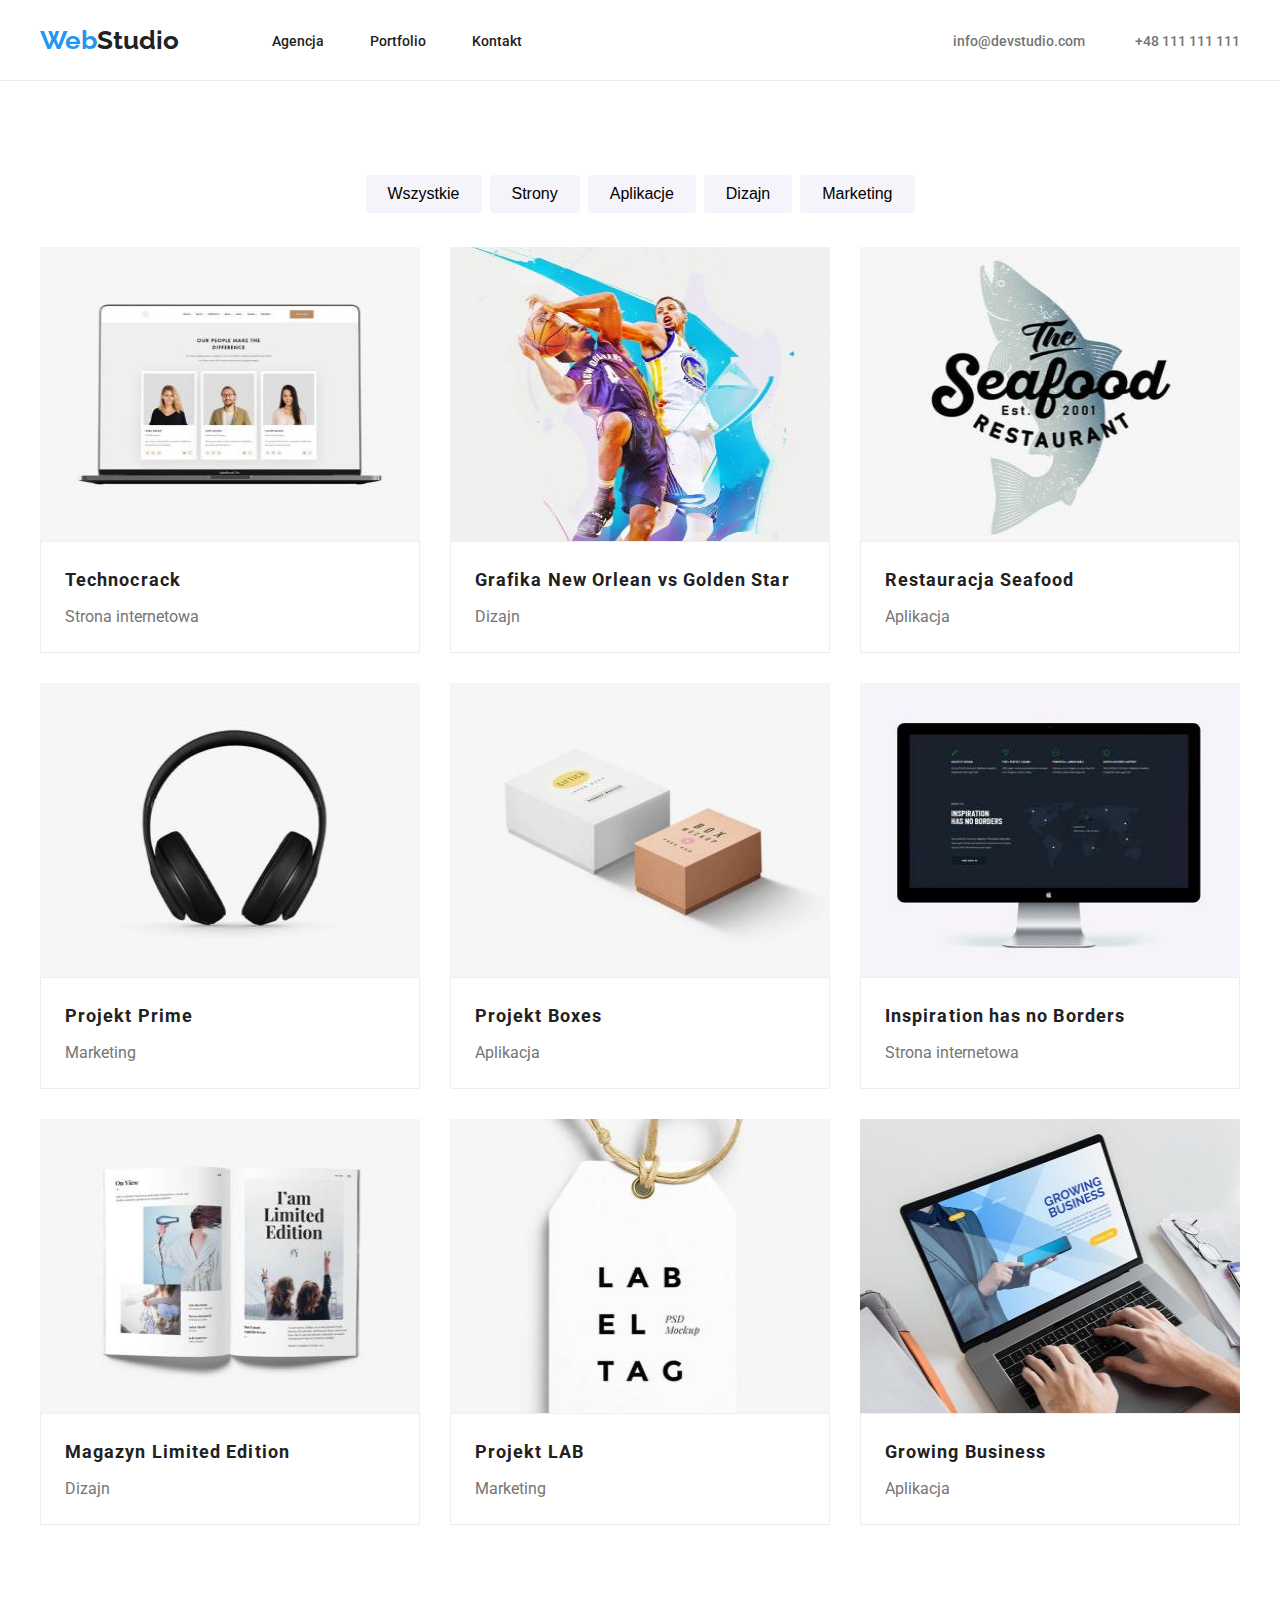
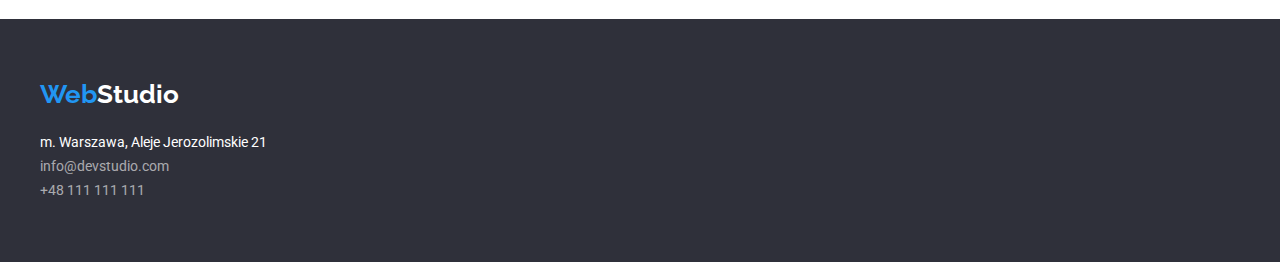
==== commit 052e7b8e: "." ====
--- a/portfolio.html
+++ b/portfolio.html
@@ -36,7 +36,7 @@
               <span class="logo-web">Web</span>Studio
             </a>
             <ul class="links">
-              <li><a href="#" class="link">Agencja</a></li>
+              <li><a href="./index.html" class="link">Agencja</a></li>
               <li><a href="./portfolio.html" class="link">Portfolio</a></li>
               <li><a href="#" class="link">Kontakt</a></li>
             </ul>
@@ -65,7 +65,7 @@
         </div>
 
         <div id="sec-portfolio" class="portfolio-projects">
-          <figure class="project-figure">
+          <figure class="project-figure" tabindex="0">
             <img
               class="img-item"
               src="./images/project-1.jpg"
@@ -78,7 +78,7 @@
               <p class="pharagraf">Strona internetowa</p>
             </figcaption>
           </figure>
-          <figure class="project-figure">
+          <figure class="project-figure" tabindex="0">
             <img
               class="img-item"
               src="./images/project-2.jpg"
@@ -91,7 +91,7 @@
               <p class="pharagraf">Dizajn</p>
             </figcaption>
           </figure>
-          <figure class="project-figure">
+          <figure class="project-figure" tabindex="0">
             <img
               class="img-item"
               src="./images/project-3.jpg"
@@ -104,7 +104,7 @@
               <p class="pharagraf">Aplikacja</p>
             </figcaption>
           </figure>
-          <figure class="project-figure">
+          <figure class="project-figure" tabindex="0">
             <img
               class="img-item"
               src="./images/project-4.jpg"
@@ -117,7 +117,7 @@
               <p class="pharagraf">Marketing</p>
             </figcaption>
           </figure>
-          <figure class="project-figure">
+          <figure class="project-figure" tabindex="0">
             <img
               class="img-item"
               src="./images/project-5.jpg"
@@ -130,7 +130,7 @@
               <p class="pharagraf">Aplikacja</p>
             </figcaption>
           </figure>
-          <figure class="project-figure">
+          <figure class="project-figure" tabindex="0">
             <img
               class="img-item"
               src="./images/project-6.jpg"
@@ -143,7 +143,7 @@
               <p class="pharagraf">Strona internetowa</p>
             </figcaption>
           </figure>
-          <figure class="project-figure">
+          <figure class="project-figure" tabindex="0">
             <img
               class="img-item"
               src="./images/project-7.jpg"
@@ -156,7 +156,7 @@
               <p class="pharagraf">Dizajn</p>
             </figcaption>
           </figure>
-          <figure class="project-figure">
+          <figure class="project-figure" tabindex="0">
             <img
               class="img-item"
               src="./images/project-8.jpg"
@@ -169,7 +169,7 @@
               <p class="pharagraf">Marketing</p>
             </figcaption>
           </figure>
-          <figure class="project-figure">
+          <figure class="project-figure" tabindex="0">
             <img
               class="img-item"
               src="./images/project-9.jpg"
--- a/css/style.css
+++ b/css/style.css
@@ -75,6 +75,7 @@
 .header .nav .links .link:hover,
 .header .nav .links .link:focus {
   color: var(--blue-color);
+  outline: none;
 }
 
 .header .contact-links {
@@ -96,6 +97,7 @@
 .header .contact-links .link:hover,
 .header .contact-links .link:focus {
   color: var(--blue-color);
+  outline: none;
 }
 
 .main-header {
@@ -141,6 +143,7 @@
 .main-header .main-button:hover,
 .main-header .main-button:focus {
   color: var(--header-color);
+  outline: none;
 }
 
 .main-features-card {
@@ -271,6 +274,7 @@
   color: var(--white-color);
   font-size: 14px;
   line-height: 24px;
+  font-style: normal;
 }
 
 .footer .links {
@@ -289,6 +293,7 @@
 .footer .links .link:hover,
 .footer .links .link:focus {
   color: var(--blue-color);
+  outline: none;
 }
 
 .portfolio-buttons {
@@ -314,6 +319,7 @@
 .portfolio-buttons .filter-button:active {
   background-color: var(--blue-color);
   color: var(--white-color);
+  outline: none;
 
   filter: drop-shadow(0px 4px 4px rgba(0, 0, 0, 0.25));
   box-shadow: 0px 3px 1px rgba(0, 0, 0, 0.1), 0px 1px 2px rgba(0, 0, 0, 0.08),
@@ -329,8 +335,6 @@
 .portfolio-projects .project-figure {
   flex-basis: calc((100% - 60px) / 3);
   margin: 0;
-  box-sizing: border-box;
-  border: 1px solid var(--border-color-2);
 }
 
 .portfolio-projects .project-figure .img-item {
@@ -339,7 +343,8 @@
 }
 
 .portfolio-projects .project-figure .figcaption-container {
-  margin: 20px 24px;
+  border: 1px solid var(--border-color-2);
+  padding: 20px 24px;
 }
 
 .portfolio-projects .project-figure .figcaption-container .header-text {
